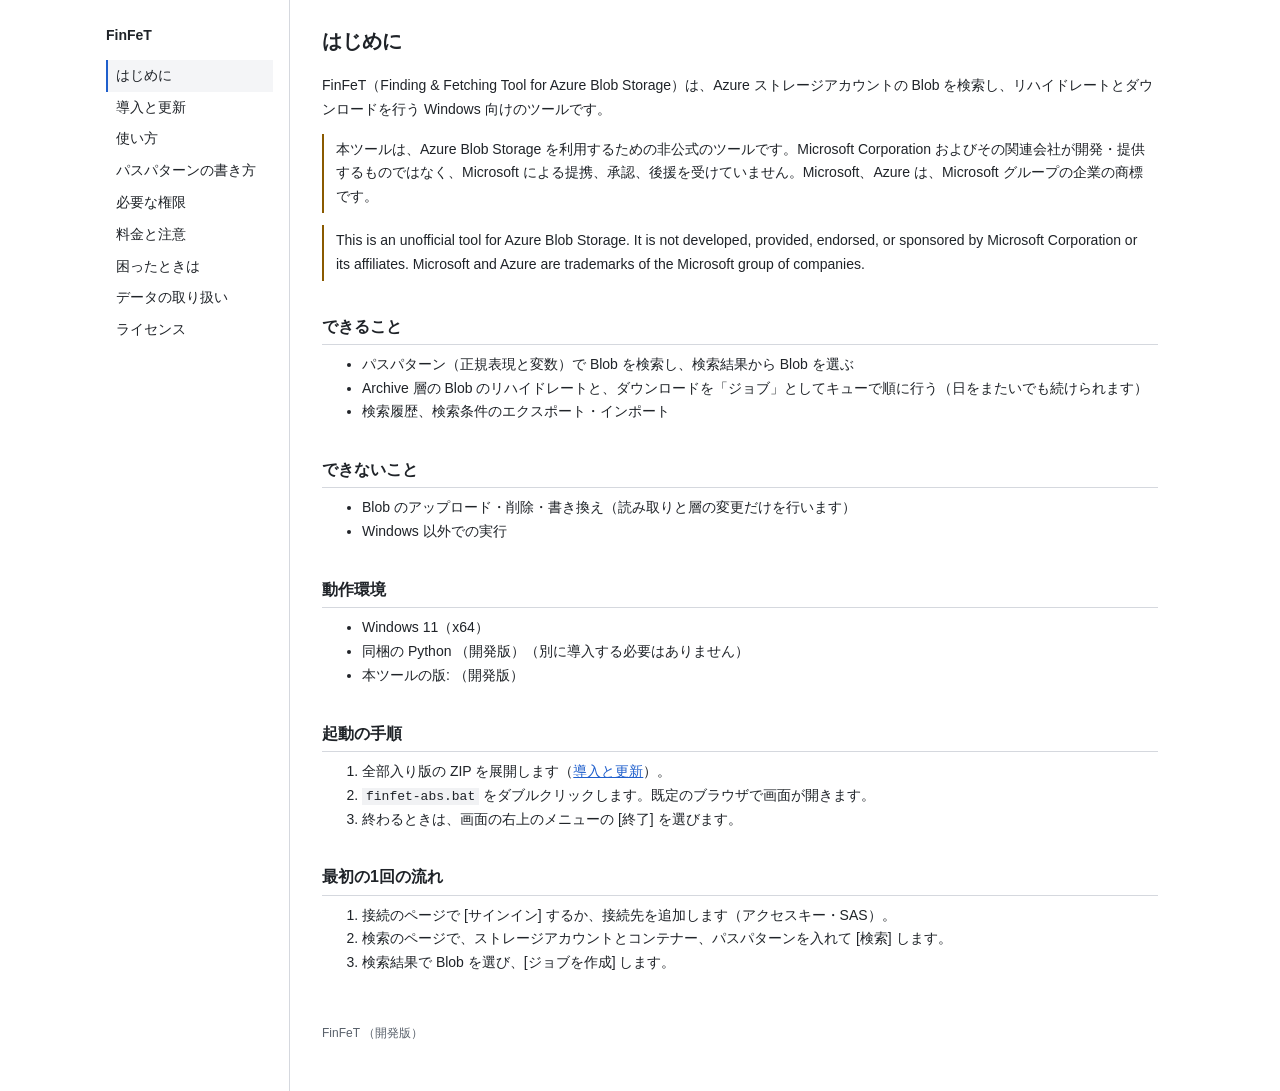
==== docs/index.html @ 67920e6f "feat: 全部入り版の作成（build_release.py）、起動のバッチファイル、実行環境の版の確認、同梱のドキュメントの骨組みを追加" ====
<!doctype html>
<html lang="ja">
<head>
<meta charset="utf-8">
<meta name="viewport" content="width=device-width, initial-scale=1">
<title>はじめに - FinFeT</title>
<link rel="stylesheet" href="docs.css">
</head>
<body>
<div class="layout">
<nav aria-label="ドキュメント">
<div class="title">FinFeT</div>
<a href="index.html" aria-current="page">はじめに</a>
<a href="setup.html">導入と更新</a>
<a href="usage.html">使い方</a>
<a href="patterns.html">パスパターンの書き方</a>
<a href="permissions.html">必要な権限</a>
<a href="costs.html">料金と注意</a>
<a href="troubleshooting.html">困ったときは</a>
<a href="data.html">データの取り扱い</a>
<a href="licenses.html">ライセンス</a>
</nav>
<main>
<h1>はじめに</h1>
<p>FinFeT（Finding &amp; Fetching Tool for Azure Blob Storage）は、Azure ストレージアカウントの Blob を検索し、リハイドレートとダウンロードを行う Windows 向けのツールです。</p>
<p class="note">本ツールは、Azure Blob Storage を利用するための非公式のツールです。Microsoft Corporation およびその関連会社が開発・提供するものではなく、Microsoft による提携、承認、後援を受けていません。Microsoft、Azure は、Microsoft グループの企業の商標です。</p>
<p class="note" lang="en">This is an unofficial tool for Azure Blob Storage. It is not developed, provided, endorsed, or sponsored by Microsoft Corporation or its affiliates. Microsoft and Azure are trademarks of the Microsoft group of companies.</p>
<h2>できること</h2>
<ul>
<li>パスパターン（正規表現と変数）で Blob を検索し、検索結果から Blob を選ぶ</li>
<li>Archive 層の Blob のリハイドレートと、ダウンロードを「ジョブ」としてキューで順に行う（日をまたいでも続けられます）</li>
<li>検索履歴、検索条件のエクスポート・インポート</li>
</ul>
<h2>できないこと</h2>
<ul>
<li>Blob のアップロード・削除・書き換え（読み取りと層の変更だけを行います）</li>
<li>Windows 以外での実行</li>
</ul>
<h2>動作環境</h2>
<ul>
<li>Windows 11（x64）</li>
<li>同梱の Python <span data-fill="python_version">（開発版）</span>（別に導入する必要はありません）</li>
<li>本ツールの版: <span data-fill="version">（開発版）</span></li>
</ul>
<h2>起動の手順</h2>
<ol>
<li>全部入り版の ZIP を展開します（<a href="setup.html">導入と更新</a>）。</li>
<li><code>finfet-abs.bat</code> をダブルクリックします。既定のブラウザで画面が開きます。</li>
<li>終わるときは、画面の右上のメニューの [終了] を選びます。</li>
</ol>
<h2>最初の1回の流れ</h2>
<ol>
<li>接続のページで [サインイン] するか、接続先を追加します（アクセスキー・SAS）。</li>
<li>検索のページで、ストレージアカウントとコンテナー、パスパターンを入れて [検索] します。</li>
<li>検索結果で Blob を選び、[ジョブを作成] します。</li>
</ol>
<footer>FinFeT <span data-fill="version">（開発版）</span></footer>
</main>
</div>
</body>
</html>
---- docs/docs.css ----
/* 同梱のドキュメントの見た目（6.8.1）。本ツールの画面と同じ基準（4.1）。明るい・暗いはブラウザの設定に合わせます。 */
:root {
  color-scheme: light dark;
  --bg: #ffffff;
  --bg-raised: #f4f5f7;
  --line: #d5d8de;
  --text: #1f2328;
  --text-muted: #59616b;
  --link: #1f5fcc;
  --focus: #1f5fcc;
  --warn: #8a5a00;
  --code-bg: #f1f2f4;
  --font: "Segoe UI", "Yu Gothic UI", "Meiryo UI", sans-serif;
  --font-mono: "Cascadia Mono", Consolas, "BIZ UDGothic", monospace;
}
@media (prefers-color-scheme: dark) {
  :root {
    --bg: #16181c;
    --bg-raised: #1d2026;
    --line: #30343c;
    --text: #e4e6ea;
    --text-muted: #a3a9b3;
    --link: #7fb0ff;
    --focus: #8ab4ff;
    --warn: #e0b04f;
    --code-bg: #121417;
  }
}
* { box-sizing: border-box; }
html, body { margin: 0; background: var(--bg); color: var(--text); font-family: var(--font); font-size: 14px; line-height: 1.7; }
a { color: var(--link); }
a:focus-visible { outline: 2px solid var(--focus); outline-offset: 2px; }
.layout { display: flex; max-width: 1100px; margin: 0 auto; }
nav { width: 200px; flex: none; padding: 24px 16px; border-right: 1px solid var(--line); }
nav .title { font-weight: 600; margin-bottom: 12px; }
nav a { display: block; padding: 4px 8px; text-decoration: none; color: var(--text); border-left: 2px solid transparent; }
nav a[aria-current="page"] { border-left-color: var(--link); background: var(--bg-raised); }
main { flex: 1; min-width: 0; padding: 24px 32px 48px; }
h1 { font-size: 20px; margin: 0 0 16px; }
h2 { font-size: 16px; margin: 32px 0 8px; padding-bottom: 4px; border-bottom: 1px solid var(--line); }
h3 { font-size: 14px; margin: 24px 0 8px; }
p, ul, ol { margin: 8px 0; }
code, pre { font-family: var(--font-mono); font-size: 13px; background: var(--code-bg); }
code { padding: 1px 4px; }
pre { padding: 8px 12px; overflow-x: auto; border: 1px solid var(--line); }
table { border-collapse: collapse; margin: 8px 0; font-size: 13px; }
th, td { border: 1px solid var(--line); padding: 4px 8px; text-align: left; vertical-align: top; }
th { background: var(--bg-raised); font-weight: 600; }
.note { border-left: 2px solid var(--warn); padding: 4px 12px; margin: 12px 0; }
.muted { color: var(--text-muted); }
footer { margin-top: 48px; color: var(--text-muted); font-size: 12px; }
@media (max-width: 800px) { .layout { display: block; } nav { width: auto; border-right: 0; border-bottom: 1px solid var(--line); } }
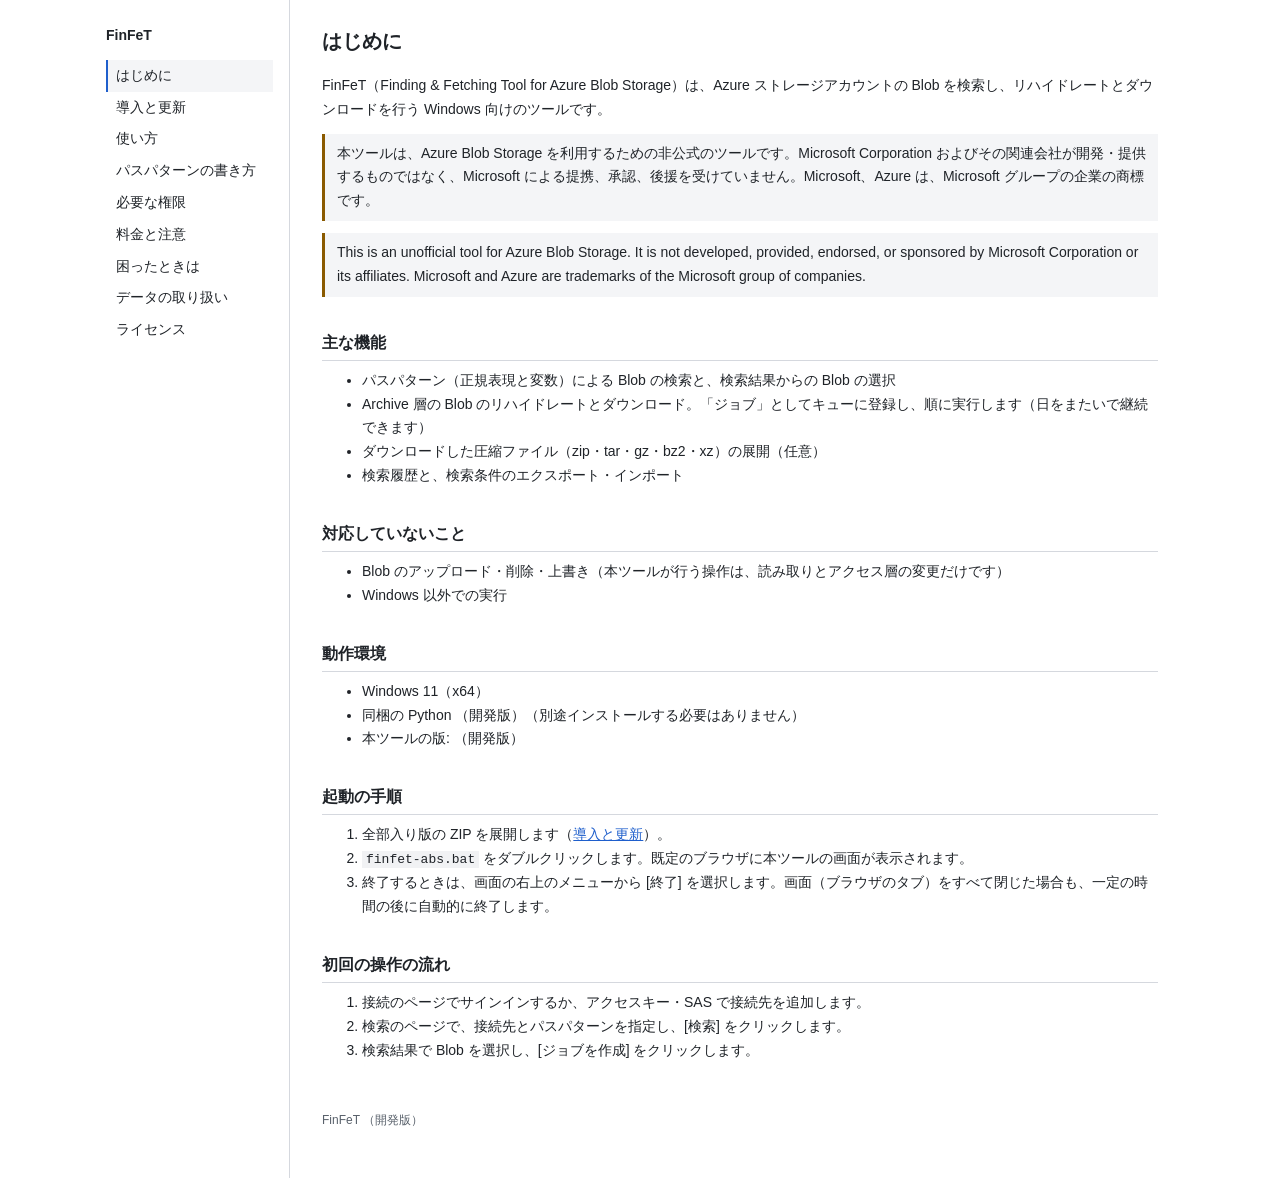
==== commit 519057a6: "docs: README と同梱のドキュメントを技術文書の文体に改め、v1.3 の機能の説明と画面の画像を更新" ====
--- a/docs/index.html
+++ b/docs/index.html
@@ -25,34 +25,35 @@
 <p>FinFeT（Finding &amp; Fetching Tool for Azure Blob Storage）は、Azure ストレージアカウントの Blob を検索し、リハイドレートとダウンロードを行う Windows 向けのツールです。</p>
 <p class="note">本ツールは、Azure Blob Storage を利用するための非公式のツールです。Microsoft Corporation およびその関連会社が開発・提供するものではなく、Microsoft による提携、承認、後援を受けていません。Microsoft、Azure は、Microsoft グループの企業の商標です。</p>
 <p class="note" lang="en">This is an unofficial tool for Azure Blob Storage. It is not developed, provided, endorsed, or sponsored by Microsoft Corporation or its affiliates. Microsoft and Azure are trademarks of the Microsoft group of companies.</p>
-<h2>できること</h2>
+<h2>主な機能</h2>
 <ul>
-<li>パスパターン（正規表現と変数）で Blob を検索し、検索結果から Blob を選ぶ</li>
-<li>Archive 層の Blob のリハイドレートと、ダウンロードを「ジョブ」としてキューで順に行う（日をまたいでも続けられます）</li>
-<li>検索履歴、検索条件のエクスポート・インポート</li>
+<li>パスパターン（正規表現と変数）による Blob の検索と、検索結果からの Blob の選択</li>
+<li>Archive 層の Blob のリハイドレートとダウンロード。「ジョブ」としてキューに登録し、順に実行します（日をまたいで継続できます）</li>
+<li>ダウンロードした圧縮ファイル（zip・tar・gz・bz2・xz）の展開（任意）</li>
+<li>検索履歴と、検索条件のエクスポート・インポート</li>
 </ul>
-<h2>できないこと</h2>
+<h2>対応していないこと</h2>
 <ul>
-<li>Blob のアップロード・削除・書き換え（読み取りと層の変更だけを行います）</li>
+<li>Blob のアップロード・削除・上書き（本ツールが行う操作は、読み取りとアクセス層の変更だけです）</li>
 <li>Windows 以外での実行</li>
 </ul>
 <h2>動作環境</h2>
 <ul>
 <li>Windows 11（x64）</li>
-<li>同梱の Python <span data-fill="python_version">（開発版）</span>（別に導入する必要はありません）</li>
+<li>同梱の Python <span data-fill="python_version">（開発版）</span>（別途インストールする必要はありません）</li>
 <li>本ツールの版: <span data-fill="version">（開発版）</span></li>
 </ul>
 <h2>起動の手順</h2>
 <ol>
 <li>全部入り版の ZIP を展開します（<a href="setup.html">導入と更新</a>）。</li>
-<li><code>finfet-abs.bat</code> をダブルクリックします。既定のブラウザで画面が開きます。</li>
-<li>終わるときは、画面の右上のメニューの [終了] を選びます。</li>
+<li><code>finfet-abs.bat</code> をダブルクリックします。既定のブラウザに本ツールの画面が表示されます。</li>
+<li>終了するときは、画面の右上のメニューから [終了] を選択します。画面（ブラウザのタブ）をすべて閉じた場合も、一定の時間の後に自動的に終了します。</li>
 </ol>
-<h2>最初の1回の流れ</h2>
+<h2>初回の操作の流れ</h2>
 <ol>
-<li>接続のページで [サインイン] するか、接続先を追加します（アクセスキー・SAS）。</li>
-<li>検索のページで、ストレージアカウントとコンテナー、パスパターンを入れて [検索] します。</li>
-<li>検索結果で Blob を選び、[ジョブを作成] します。</li>
+<li>接続のページでサインインするか、アクセスキー・SAS で接続先を追加します。</li>
+<li>検索のページで、接続先とパスパターンを指定し、[検索] をクリックします。</li>
+<li>検索結果で Blob を選択し、[ジョブを作成] をクリックします。</li>
 </ol>
 <footer>FinFeT <span data-fill="version">（開発版）</span></footer>
 </main>
--- a/docs/docs.css
+++ b/docs/docs.css
@@ -50,3 +50,20 @@
 .muted { color: var(--text-muted); }
 footer { margin-top: 48px; color: var(--text-muted); font-size: 12px; }
 @media (max-width: 800px) { .layout { display: block; } nav { width: auto; border-right: 0; border-bottom: 1px solid var(--line); } }
+
+/* 使い方の説明書（画面の画像と番号の説明） */
+.toc { border: 1px solid var(--line); background: var(--bg-raised); padding: 8px 16px; margin: 16px 0; }
+.toc-title { font-weight: 600; }
+.toc ol { margin: 4px 0; }
+figure.shot { margin: 12px 0 4px; }
+figure.shot img { display: block; max-width: 100%; height: auto; border: 1px solid var(--line); }
+ol.marks { list-style: none; padding-left: 0; counter-reset: mark; }
+ol.marks > li { counter-increment: mark; position: relative; padding-left: 32px; margin: 6px 0; }
+ol.marks > li::before { content: counter(mark); position: absolute; left: 0; top: 1px; width: 22px; height: 22px; line-height: 22px;
+  border-radius: 50%; background: #ff9f1a; color: #111; font-weight: 700; font-size: 13px; text-align: center; }
+.mark-sample { display: inline-block; width: 20px; height: 20px; line-height: 20px; border-radius: 50%; background: #ff9f1a; color: #111;
+  font-weight: 700; font-size: 12px; text-align: center; margin: 0 2px; }
+.point, .note { border-left: 3px solid var(--link); background: var(--bg-raised); padding: 8px 12px; margin: 12px 0; }
+.note { border-left-color: var(--warn); }
+.point .label, .note .label { display: block; font-weight: 600; }
+.note .label { color: var(--warn); }
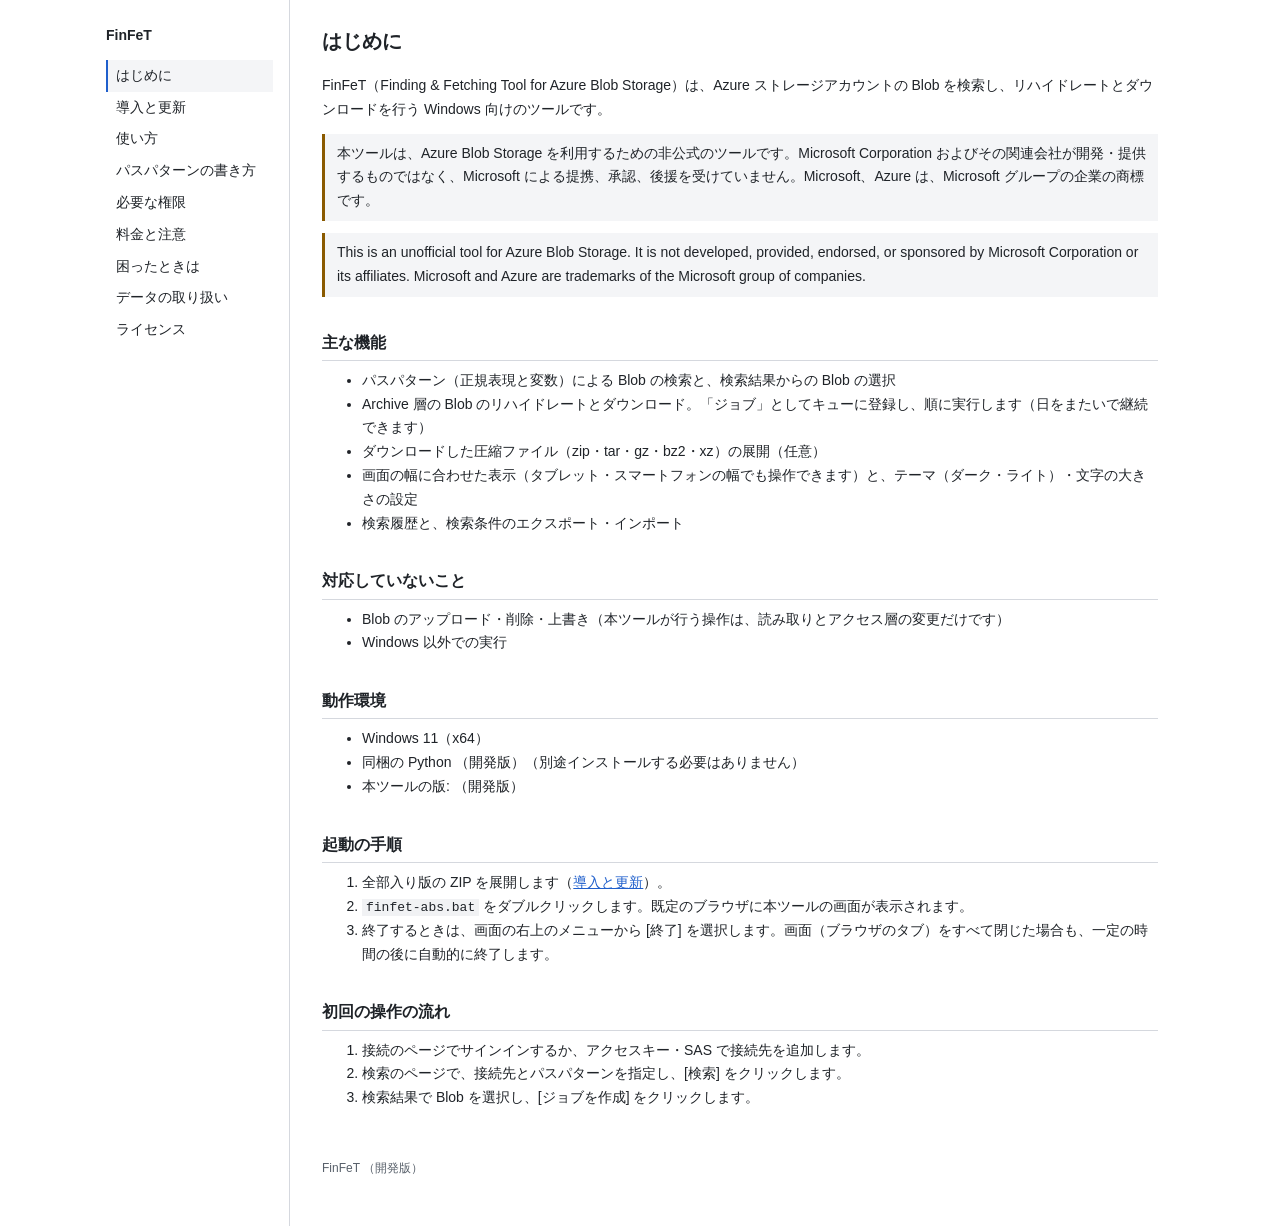
==== commit 76b881ec: "docs: 画面の表示（幅・テーマ・文字の大きさ）の説明と画面の画像、変更履歴" ====
--- a/docs/index.html
+++ b/docs/index.html
@@ -30,6 +30,7 @@
 <li>パスパターン（正規表現と変数）による Blob の検索と、検索結果からの Blob の選択</li>
 <li>Archive 層の Blob のリハイドレートとダウンロード。「ジョブ」としてキューに登録し、順に実行します（日をまたいで継続できます）</li>
 <li>ダウンロードした圧縮ファイル（zip・tar・gz・bz2・xz）の展開（任意）</li>
+<li>画面の幅に合わせた表示（タブレット・スマートフォンの幅でも操作できます）と、テーマ（ダーク・ライト）・文字の大きさの設定</li>
 <li>検索履歴と、検索条件のエクスポート・インポート</li>
 </ul>
 <h2>対応していないこと</h2>
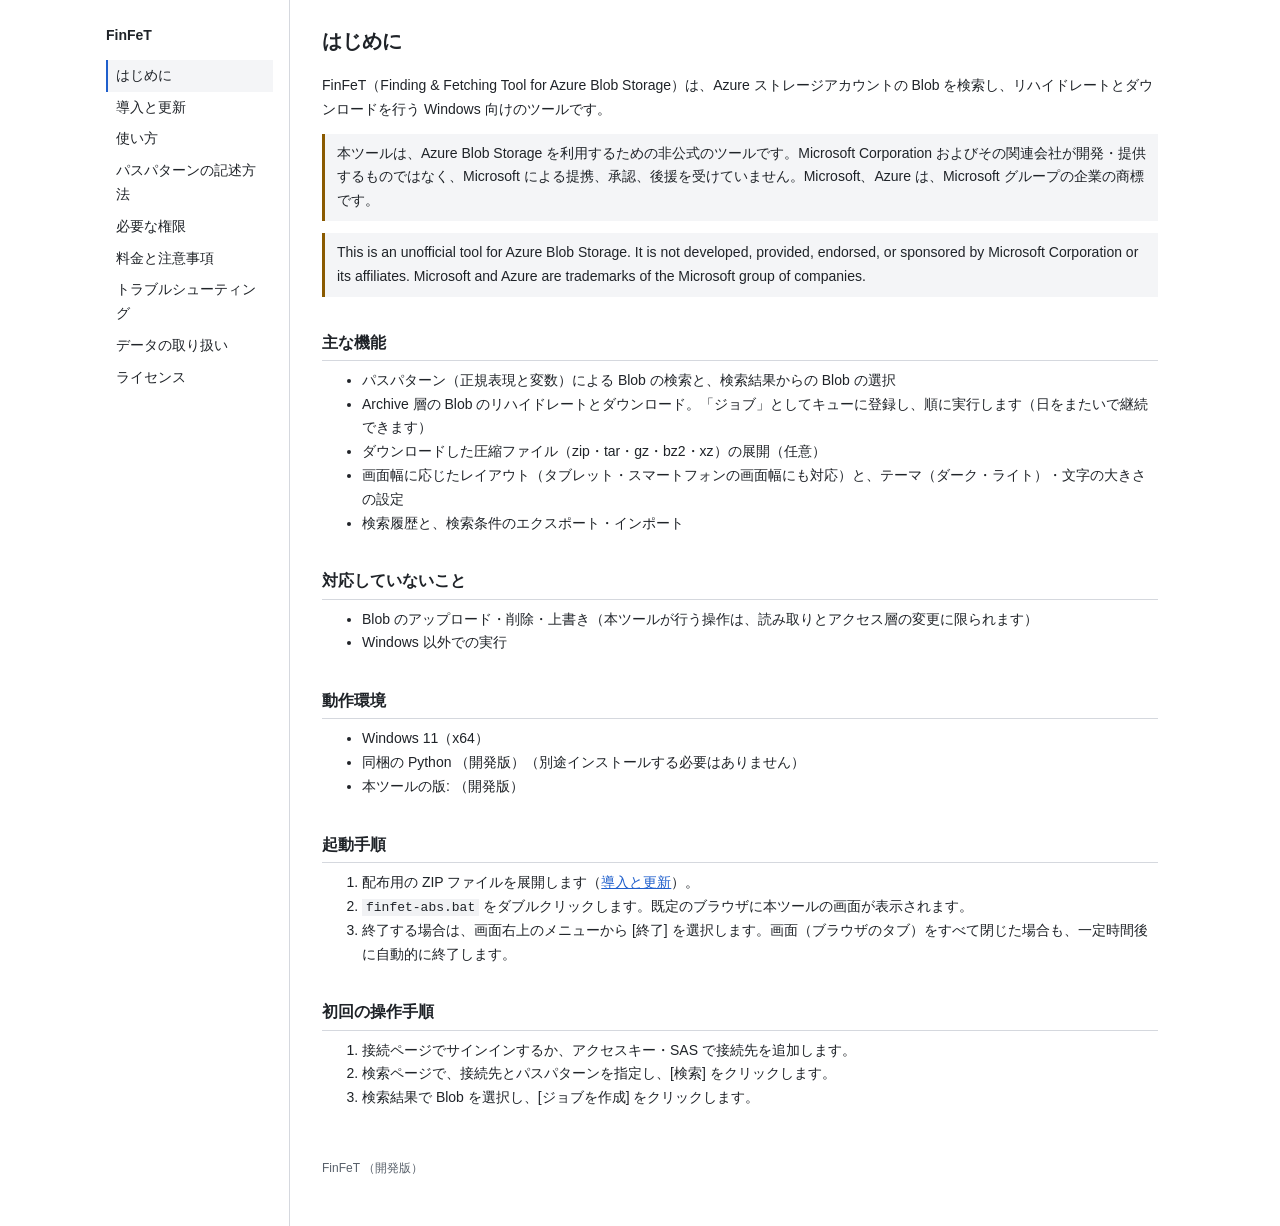
==== commit a1a3c61b: "docs: ドキュメントと README の表現を見直す - 「の」の連続を整理（接続ページ、画面右上のメニュー、名前順など） - 口語的な表現を改める（書き方が分からない → 記述方法が不明、大きさ" ====
--- a/docs/index.html
+++ b/docs/index.html
@@ -13,10 +13,10 @@
 <a href="index.html" aria-current="page">はじめに</a>
 <a href="setup.html">導入と更新</a>
 <a href="usage.html">使い方</a>
-<a href="patterns.html">パスパターンの書き方</a>
+<a href="patterns.html">パスパターンの記述方法</a>
 <a href="permissions.html">必要な権限</a>
-<a href="costs.html">料金と注意</a>
-<a href="troubleshooting.html">困ったときは</a>
+<a href="costs.html">料金と注意事項</a>
+<a href="troubleshooting.html">トラブルシューティング</a>
 <a href="data.html">データの取り扱い</a>
 <a href="licenses.html">ライセンス</a>
 </nav>
@@ -30,12 +30,12 @@
 <li>パスパターン（正規表現と変数）による Blob の検索と、検索結果からの Blob の選択</li>
 <li>Archive 層の Blob のリハイドレートとダウンロード。「ジョブ」としてキューに登録し、順に実行します（日をまたいで継続できます）</li>
 <li>ダウンロードした圧縮ファイル（zip・tar・gz・bz2・xz）の展開（任意）</li>
-<li>画面の幅に合わせた表示（タブレット・スマートフォンの幅でも操作できます）と、テーマ（ダーク・ライト）・文字の大きさの設定</li>
+<li>画面幅に応じたレイアウト（タブレット・スマートフォンの画面幅にも対応）と、テーマ（ダーク・ライト）・文字の大きさの設定</li>
 <li>検索履歴と、検索条件のエクスポート・インポート</li>
 </ul>
 <h2>対応していないこと</h2>
 <ul>
-<li>Blob のアップロード・削除・上書き（本ツールが行う操作は、読み取りとアクセス層の変更だけです）</li>
+<li>Blob のアップロード・削除・上書き（本ツールが行う操作は、読み取りとアクセス層の変更に限られます）</li>
 <li>Windows 以外での実行</li>
 </ul>
 <h2>動作環境</h2>
@@ -44,16 +44,16 @@
 <li>同梱の Python <span data-fill="python_version">（開発版）</span>（別途インストールする必要はありません）</li>
 <li>本ツールの版: <span data-fill="version">（開発版）</span></li>
 </ul>
-<h2>起動の手順</h2>
+<h2>起動手順</h2>
 <ol>
-<li>全部入り版の ZIP を展開します（<a href="setup.html">導入と更新</a>）。</li>
+<li>配布用の ZIP ファイルを展開します（<a href="setup.html">導入と更新</a>）。</li>
 <li><code>finfet-abs.bat</code> をダブルクリックします。既定のブラウザに本ツールの画面が表示されます。</li>
-<li>終了するときは、画面の右上のメニューから [終了] を選択します。画面（ブラウザのタブ）をすべて閉じた場合も、一定の時間の後に自動的に終了します。</li>
+<li>終了する場合は、画面右上のメニューから [終了] を選択します。画面（ブラウザのタブ）をすべて閉じた場合も、一定時間後に自動的に終了します。</li>
 </ol>
-<h2>初回の操作の流れ</h2>
+<h2>初回の操作手順</h2>
 <ol>
-<li>接続のページでサインインするか、アクセスキー・SAS で接続先を追加します。</li>
-<li>検索のページで、接続先とパスパターンを指定し、[検索] をクリックします。</li>
+<li>接続ページでサインインするか、アクセスキー・SAS で接続先を追加します。</li>
+<li>検索ページで、接続先とパスパターンを指定し、[検索] をクリックします。</li>
 <li>検索結果で Blob を選択し、[ジョブを作成] をクリックします。</li>
 </ol>
 <footer>FinFeT <span data-fill="version">（開発版）</span></footer>
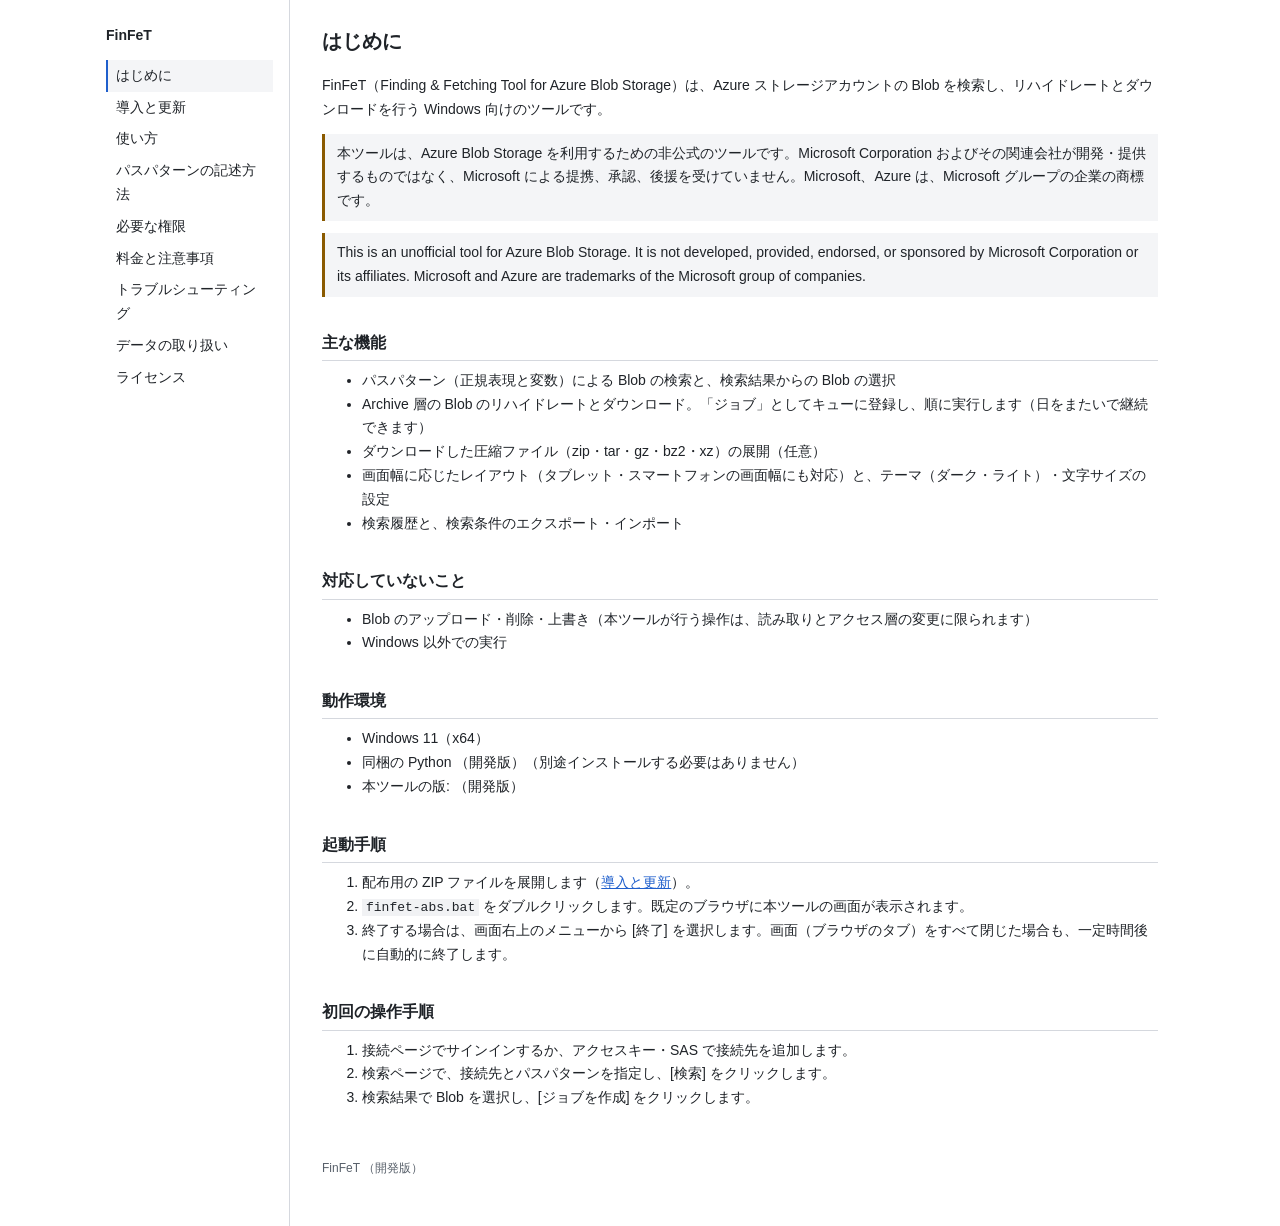
==== commit a923b755: "docs: 画面・メッセージ・ヘルプの文言を見直す 業務用のソフトウェアとして自然な、簡潔で落ち着いた表現にそろえ、 注意書きでは利用者への影響まで書くようにしました。ヘルプの画像を撮り直しました。" ====
--- a/docs/index.html
+++ b/docs/index.html
@@ -30,7 +30,7 @@
 <li>パスパターン（正規表現と変数）による Blob の検索と、検索結果からの Blob の選択</li>
 <li>Archive 層の Blob のリハイドレートとダウンロード。「ジョブ」としてキューに登録し、順に実行します（日をまたいで継続できます）</li>
 <li>ダウンロードした圧縮ファイル（zip・tar・gz・bz2・xz）の展開（任意）</li>
-<li>画面幅に応じたレイアウト（タブレット・スマートフォンの画面幅にも対応）と、テーマ（ダーク・ライト）・文字の大きさの設定</li>
+<li>画面幅に応じたレイアウト（タブレット・スマートフォンの画面幅にも対応）と、テーマ（ダーク・ライト）・文字サイズの設定</li>
 <li>検索履歴と、検索条件のエクスポート・インポート</li>
 </ul>
 <h2>対応していないこと</h2>
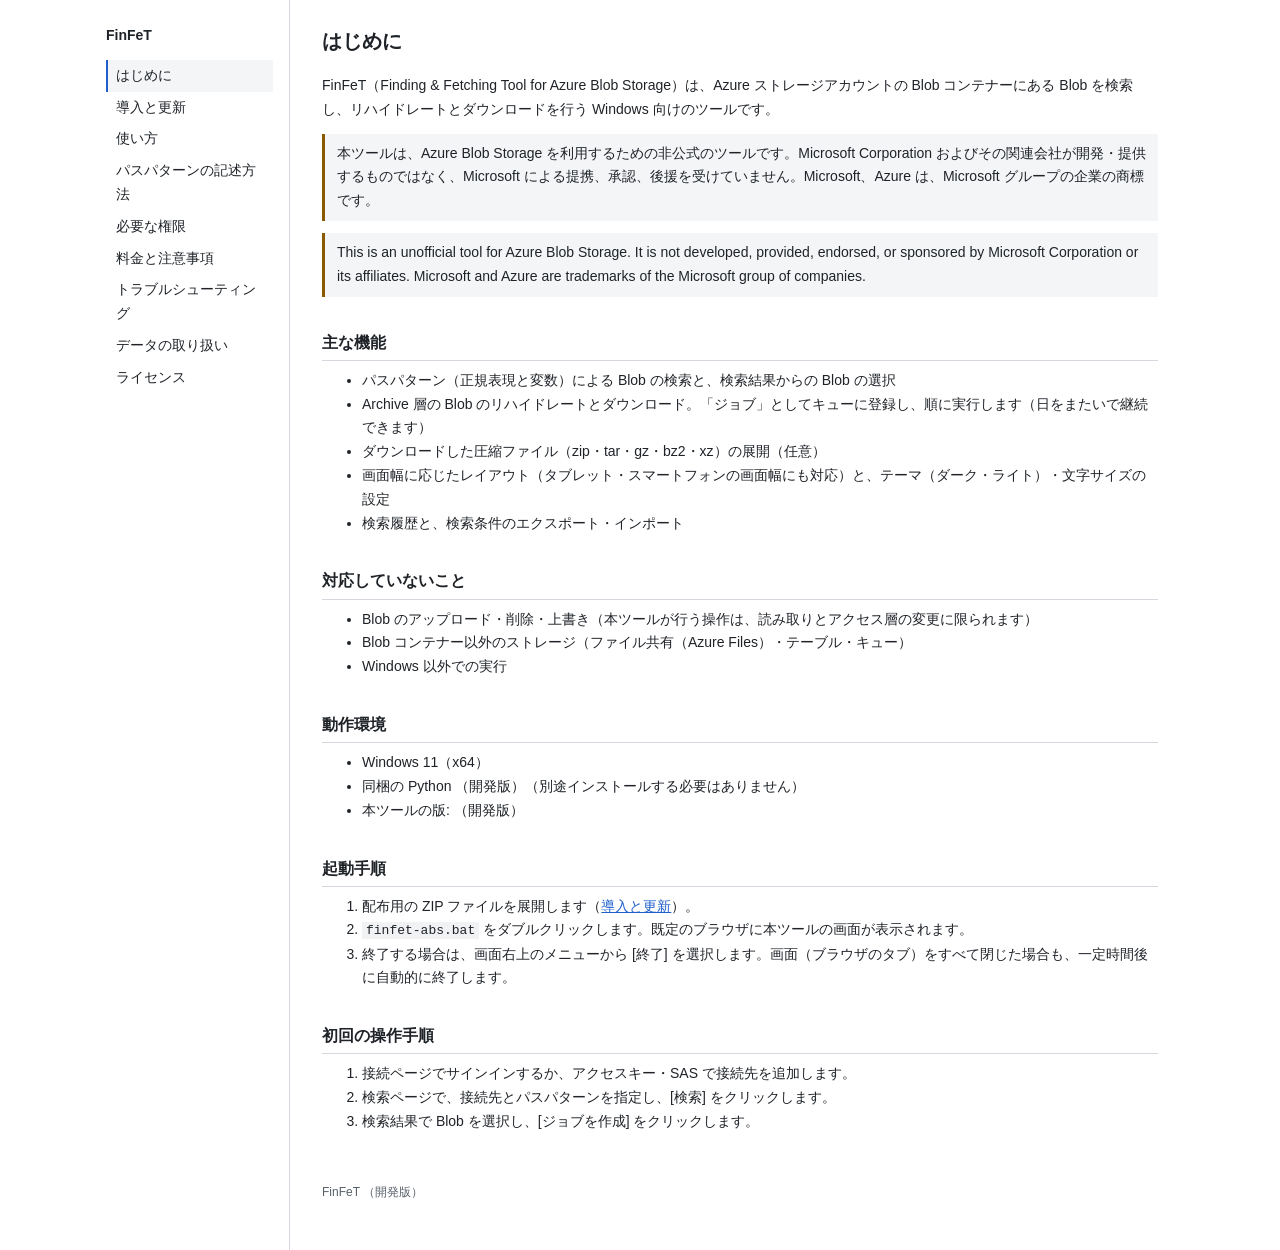
==== commit a4445338: "docs: 対象が Blob コンテナーのみであることを明記" ====
--- a/docs/index.html
+++ b/docs/index.html
@@ -22,7 +22,7 @@
 </nav>
 <main>
 <h1>はじめに</h1>
-<p>FinFeT（Finding &amp; Fetching Tool for Azure Blob Storage）は、Azure ストレージアカウントの Blob を検索し、リハイドレートとダウンロードを行う Windows 向けのツールです。</p>
+<p>FinFeT（Finding &amp; Fetching Tool for Azure Blob Storage）は、Azure ストレージアカウントの Blob コンテナーにある Blob を検索し、リハイドレートとダウンロードを行う Windows 向けのツールです。</p>
 <p class="note">本ツールは、Azure Blob Storage を利用するための非公式のツールです。Microsoft Corporation およびその関連会社が開発・提供するものではなく、Microsoft による提携、承認、後援を受けていません。Microsoft、Azure は、Microsoft グループの企業の商標です。</p>
 <p class="note" lang="en">This is an unofficial tool for Azure Blob Storage. It is not developed, provided, endorsed, or sponsored by Microsoft Corporation or its affiliates. Microsoft and Azure are trademarks of the Microsoft group of companies.</p>
 <h2>主な機能</h2>
@@ -36,6 +36,7 @@
 <h2>対応していないこと</h2>
 <ul>
 <li>Blob のアップロード・削除・上書き（本ツールが行う操作は、読み取りとアクセス層の変更に限られます）</li>
+<li>Blob コンテナー以外のストレージ（ファイル共有（Azure Files）・テーブル・キュー）</li>
 <li>Windows 以外での実行</li>
 </ul>
 <h2>動作環境</h2>
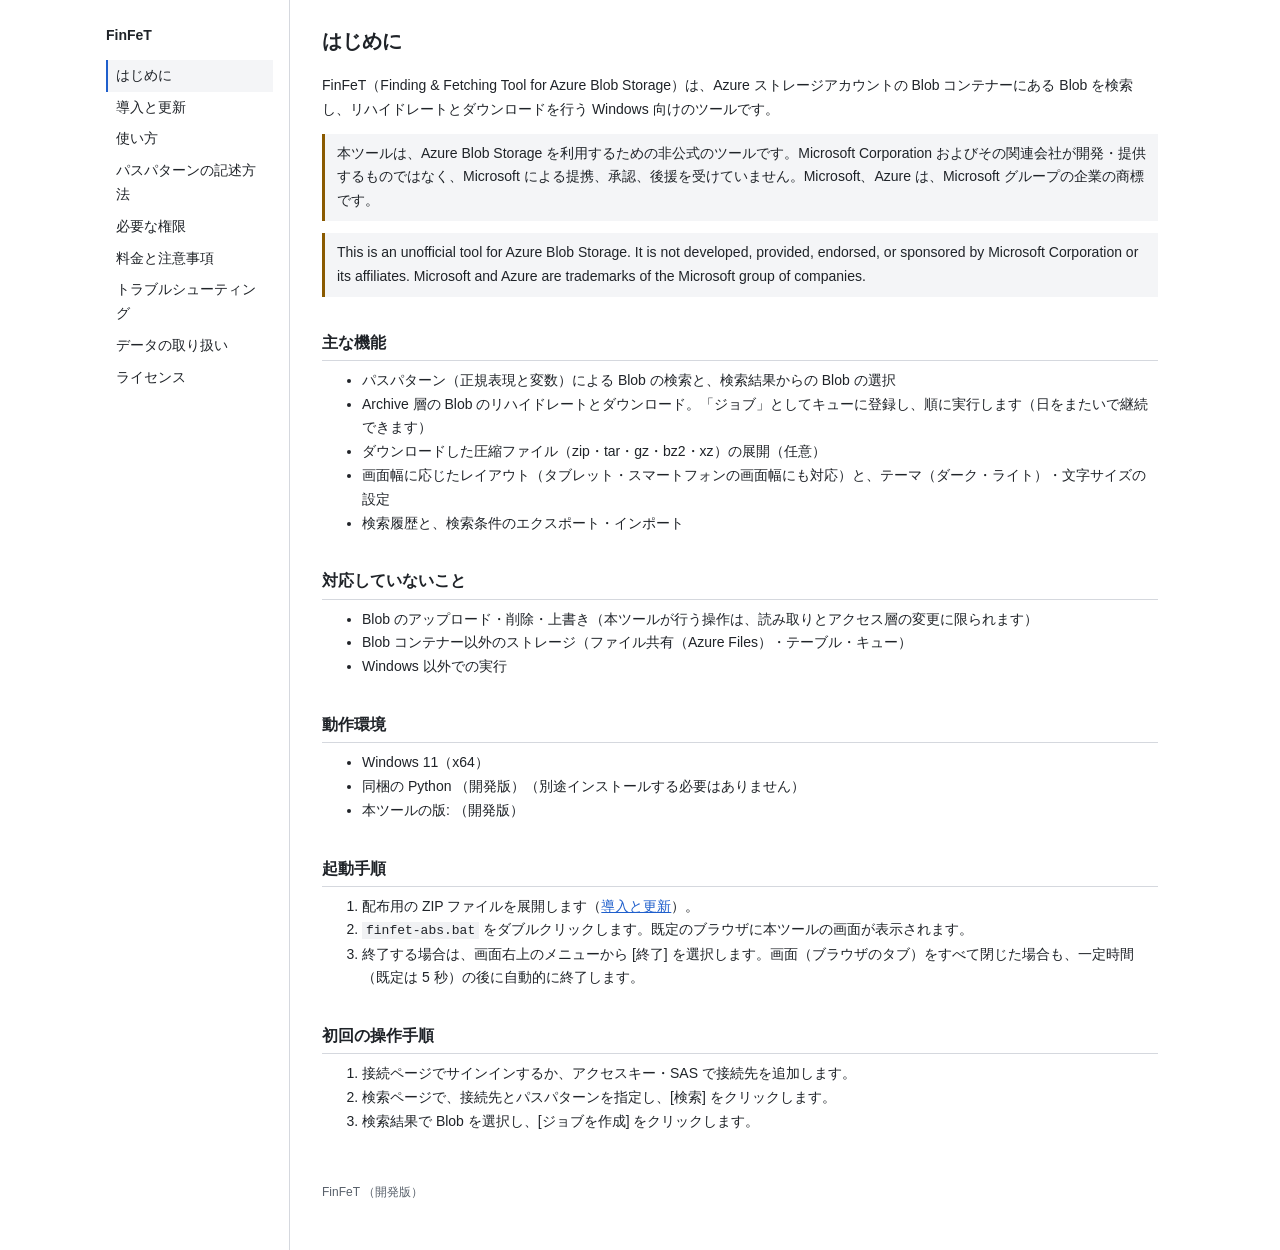
==== commit b6643ad0: "feat: チュートリアルの作り直し、Firefox 系での Forbidden の修正、自動の終了を 5 秒に、設定の見出しの固定" ====
--- a/docs/index.html
+++ b/docs/index.html
@@ -49,7 +49,7 @@
 <ol>
 <li>配布用の ZIP ファイルを展開します（<a href="setup.html">導入と更新</a>）。</li>
 <li><code>finfet-abs.bat</code> をダブルクリックします。既定のブラウザに本ツールの画面が表示されます。</li>
-<li>終了する場合は、画面右上のメニューから [終了] を選択します。画面（ブラウザのタブ）をすべて閉じた場合も、一定時間後に自動的に終了します。</li>
+<li>終了する場合は、画面右上のメニューから [終了] を選択します。画面（ブラウザのタブ）をすべて閉じた場合も、一定時間（既定は 5 秒）の後に自動的に終了します。</li>
 </ol>
 <h2>初回の操作手順</h2>
 <ol>
